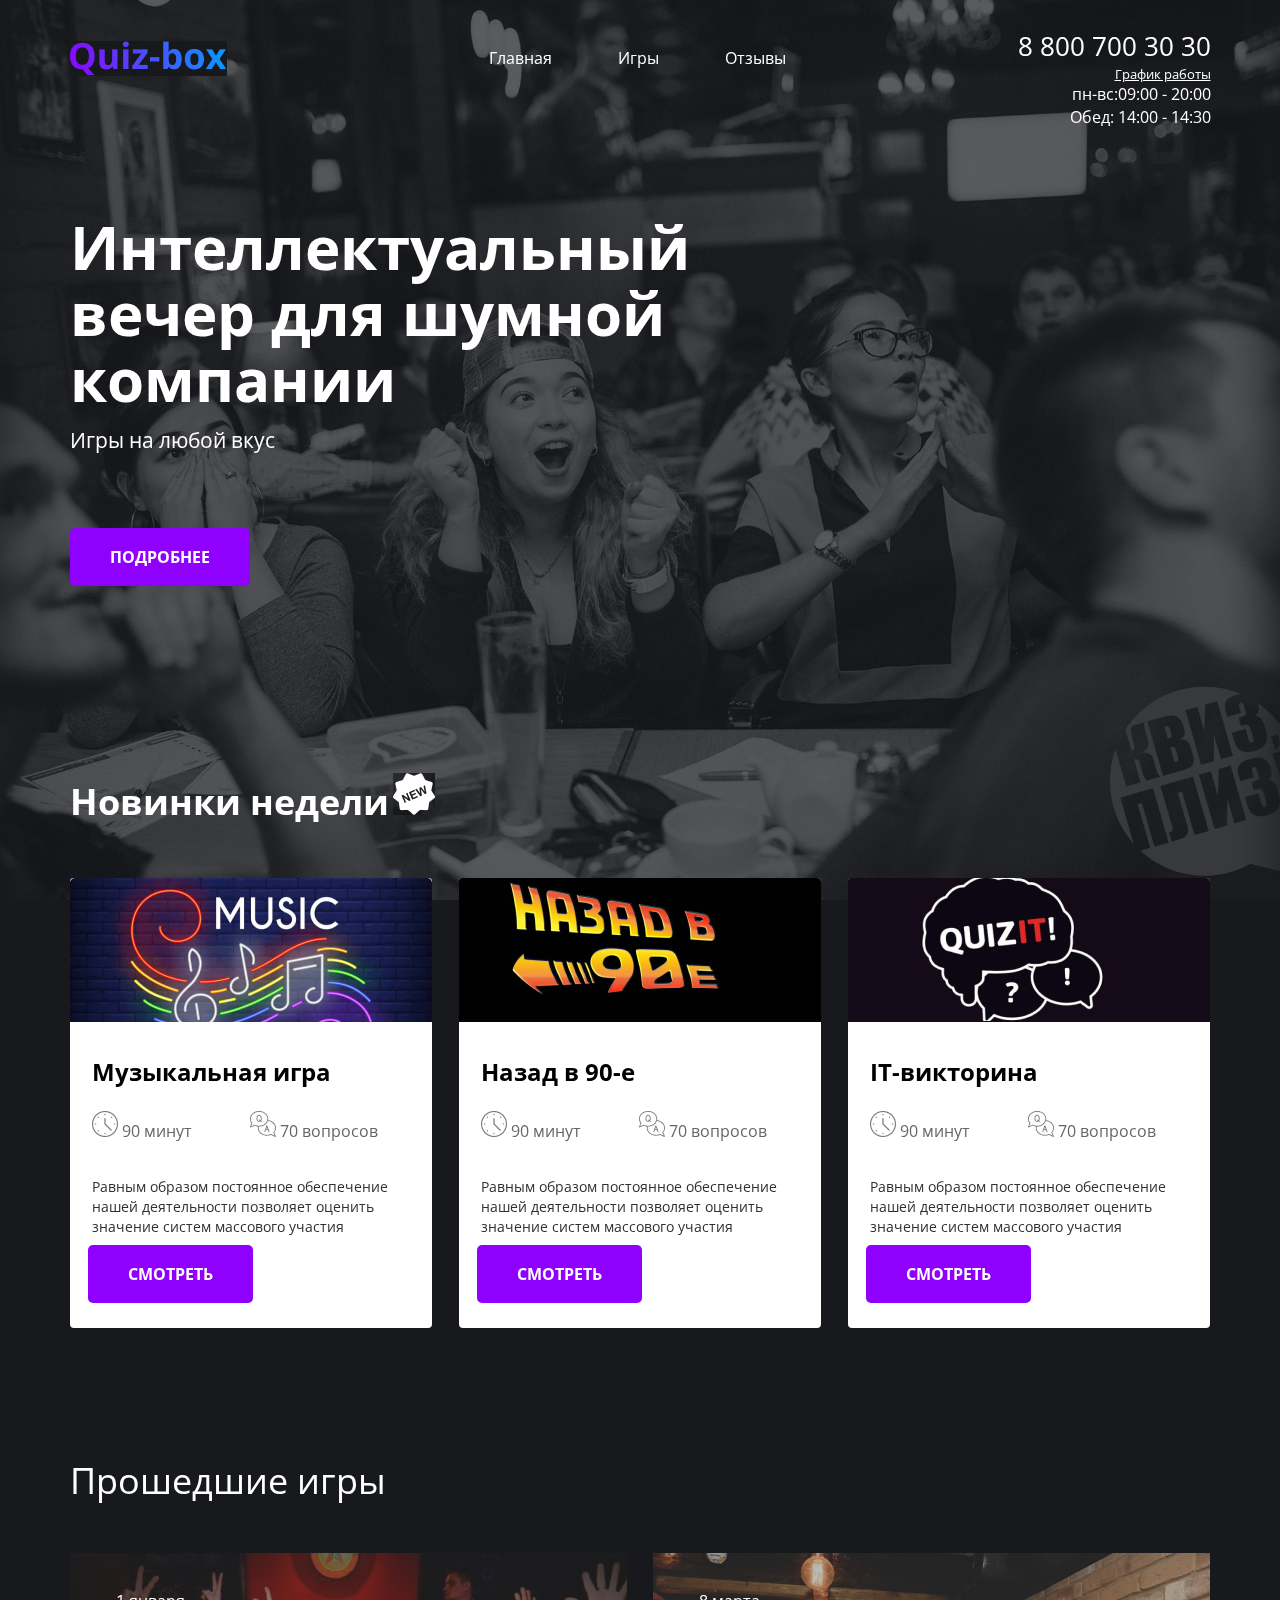
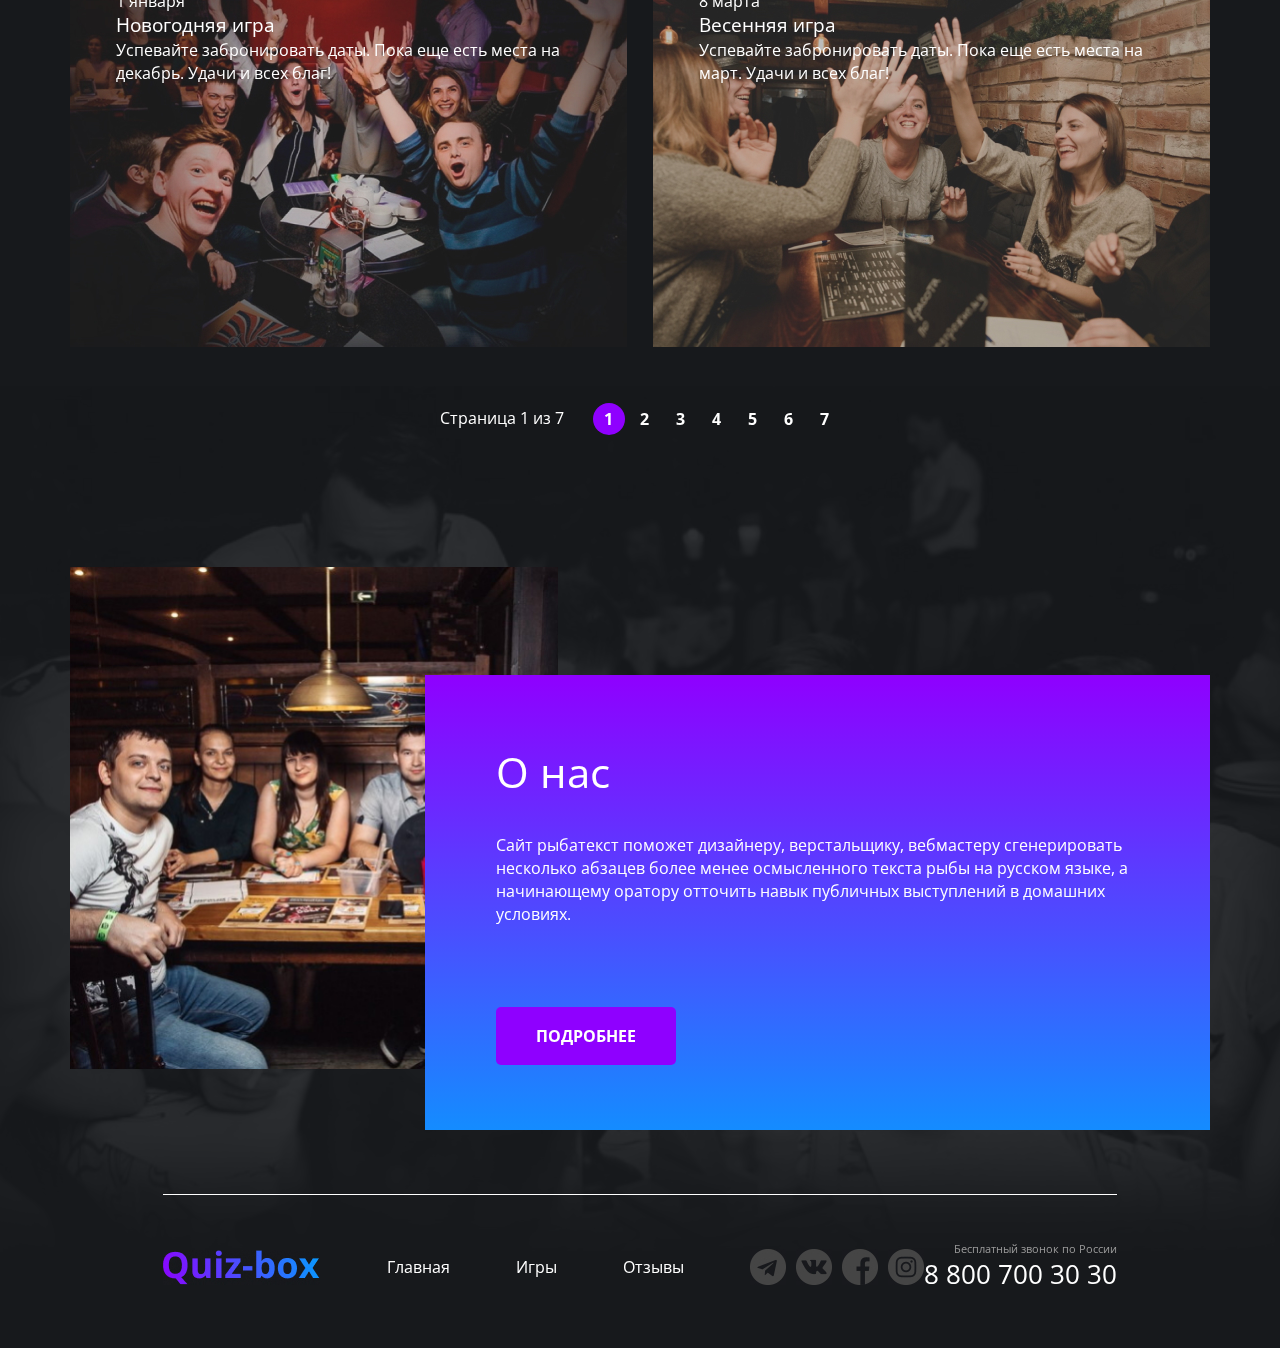
==== index.html @ f3ab072f "Add files via upload" ====
<!DOCTYPE html>
<html lang="ru">
<head>
    <meta charset="UTF-8">
    <title>Quiz-box</title>
    <link href="https://fonts.googleapis.com/css2?family=Open+Sans:wght@400;700&display=swap" 
    rel="stylesheet">
    <link rel="stylesheet" href="./style.css">
</head>

<body>
    <div class="wrapper">
        <div class="container">
            <div class="background-image-one"></div>
            <div class="background-image-two"></div>
            <header class="header">
                <div class="header__col">
                    <a href="/" class="logo"> <!--Верхний логотип Quiz-box -->
                    <img src="./img/Quiz-box.jpg" alt="" class="logo__pic">
                    </a>
                        
                    <nav class="menu">
                        <ul class="menu__list">
                            <li class="menu__item">
                            <a href="" class="menu__link">Главная</a> <!--Верх. Пункт главная-->
                            </li>

                            <li class="menu__item">
                                <a href="/games.html" class="menu__link">Игры</a> <!--Верх. Пункт игры-->
                            </li>

                            <li class="menu__item">
                                <a href="" class="menu__link">Отзывы</a> <!--Верх. Пункт отзывы-->
                            </li>
                            </ul>
                    </nav>
                </div>
                    
                <div class="header__col--allign--right">
                    <address class="contacts">
                        <a href="tel:+78007003030" class="contacts__phone">8 800 700 30 30</a> <!--Верхний номер телефона-->
                        <div class="contacts__schedule">График работы</div> <!--Верх. Текст график работы-->
                        <div class="contacts__workhours">пн-вс:09:00 - 20:00</div> <!--Верх. рабочие дни-->
                        <div class="contacts__break">Обед: 14:00 - 14:30</div> <!--Верх. обед-->
                    </address>
                </div>
            </header>
        
        
            <main>
            <section class="hero">
                <div class="hero__text-section">
                    <h1 class="hero__title"> Интеллектуальный вечер для шумной компании</h1>
                    <h4 class="hero__subtitle">Игры на любой вкус</h4>
                    <a href="#" class="btn">Подробнее</a>
                </div>
            </section>

            <section class="section">
                <div class="events__title">
                    <h3 class="events__title__caption">Новинки недели</h3>
                    <img src="./img/Vector.jpg" alt="" class="events__logo"> <!--значок new-->
                </div>

                <ul class="events">
                    <li class="events__card card">
                        <div class="card__header">
                            <img src="./img/music-quiz.jpg" alt="" class="card__background">
                        </div>
                        
                        <div class="card__info">
                            <h3 class="card__name">Музыкальная игра<h3></h3>
                            <img src="./img/time.jpg" alt="" class="card__icon">
                            <span class="card__time">90 минут</span>
                    
                            <img src="./img/qa.jpg" alt="" class="card__icon">
                            <span class="card__qa">70 вопросов</span>
                        </div>
                    
                        <div class="card__main">
                            Равным образом постоянное обеспечение нашей деятельности позволяет оценить значение систем массового участия
                        </div>
                        <div class="card__btn-wrapper">
                            <a href="#" class="btn">Смотреть</a>
                        </div>
                        </li>

                        <li class="card">
                            <div class="card__header card__header-two">
                                <img src="./img/back-90.jpg" alt="" class="card__background">
                            </div>
                        
                            <div class="card__info">
                                <h3 class="card__name">Назад в 90-е<h3></h3>
                                <img src="./img/time.jpg" alt="" class="card__icon">
                                <span class="card__time">90 минут</span>
                        
                                <img src="./img/qa.jpg" alt="" class="card__icon">
                                <span class="card__qa">70 вопросов</span>
                            </div>
                    
                            <div class="card__main">
                                Равным образом постоянное обеспечение нашей деятельности позволяет оценить значение систем массового участия
                            </div>
                    
                            <div class="card__btn-wrapper">
                                <a href="#" class="btn">Смотреть</a>
                            </div>

                        </li>

                        <li class="card">
                            <div class="card__header card__header-three">
                                <img src="./img/quiz-it.jpg" alt="" class="card__background">
                            </div>
                        
                            <div class="card__info">
                                <h3 class="card__name">IT-викторина</h3>
                                <img src="./img/time.jpg" alt="" class="card__icon">
                                <span class="card__time">90 минут</span>
                        
                                <img src="./img/qa.jpg" alt="" class="card__icon">
                                <span class="card__qa">70 вопросов</span>
                            </div>
                    
                            <div class="card__main">
                                Равным образом постоянное обеспечение нашей деятельности позволяет оценить значение систем массового участия
                            </div>

                            <div class="card__btn-wrapper">
                                <a href="#" class="btn">Смотреть</a>
                            </div>

                        </li>
            </section>

            <section class="pasters">
                <div class="past__games">
                    <h3 class="past__title">Прошедшие игры</h3>
                </div>
                    <ul class="past">
                        <li class="past__events past__events-first-card">
                            <div class="past__container">
                                <time class="past__date">1 января</time>
                                <div class="past__header">
                                    <h3 class="past__name">Новогодняя игра</h3>
                                </div>
                                <div class="past_info"> Успевайте забронировать даты. Пока еще есть места на декабрь. Удачи и всех благ!</div>
                            </div>
                        </li>

                        <li class="past__events past__events-last-card">
                            <div class="past__container">
                                <time class="past__date">8 марта</time>
                                <div class="past__header">
                                    <h3 class="past__name">Весенняя игра</h3>
                                </div>
                                <div class="past_info"> Успевайте забронировать даты. Пока еще есть места на март. Удачи и всех благ!</div>
                            </div>
                        </li>
                    </ul>
                            
                        <div class="paginator">
                            <span class="paginator__text">Страница 1 из 7</span>
                            <ul class="paginator__list">
                                <li class="paginator__item paginator__item--active"><a href="#" class="paginator__link">1</a></li>
                                <li class="paginator__item"><a href="#" class="paginator__link">2</a></li>
                                <li class="paginator__item"><a href="#" class="paginator__link">3</a></li>
                                <li class="paginator__item"><a href="#" class="paginator__link">4</a></li>
                                <li class="paginator__item"><a href="#" class="paginator__link">5</a></li>
                                <li class="paginator__item"><a href="#" class="paginator__link">6</a></li>
                                <li class="paginator__item"><a href="#" class="paginator__link">7</a></li>            
                            </ul>
                        </div>
            </section>

            <section class="about">
                <div class="about__structure">

                    <div class="about__header">
                        <h3 class="about__title">О нас</h3>
                    </div>
                        
                    <div class="about__detail">
                        Сайт рыбатекст поможет дизайнеру, верстальщику, вебмастеру сгенерировать несколько абзацев более менее осмысленного текста рыбы на русском языке, 
                        а начинающему оратору отточить навык публичных выступлений в домашних условиях.
                    </div>
                    <a href="#" class="btn">Подробнее</a>
                </div>
            </section>
        
            </main>

            <footer class="bottom">
                <div class="footer bottom__content">
                    <a href="" class="logo"> 
                        <img src="./img/Quiz-box.jpg" alt="" class="logo__pic"> 
                    </a>
                    <nav class="menu">
                        <ul class="menu__list--bottom">

                            <li class="menu__item">
                                <a href="" class="menu__link">Главная</a> 
                            </li>

                            <li class="menu__item">
                                <a href="" class="menu__link">Игры</a>
                            </li>

                            <li class="menu__item">
                                <a href="" class="menu__link">Отзывы</a>
                            </li>
                        </ul>
                    </nav>

                    <ul class="feedback">
                        <li class="feedback__item feedback__item--icon--telegram">
                            <a href="#" class="feedback__link"><img src="./img/telegram.jpg" class="feedback__logo"></a> 
                        </li>
                    
                        <li class="feedback__item feedback__item--icon--vk">
                            <a href="#" class="feedback__link"><img src="./img/vk.jpg" class="feedback__logo"></a> 
                        </li>
                    
                        <li class="feedback__item feedback__item--icon--facebook">
                            <a href="#" class="feedback__link"><img src="./img/fb.jpg" class="feedback__logo"></a> 
                        </li>
                    
                        <li class="feedback__item feedback__item--icon--instagram">
                            <a href="#" class="feedback__link"><img src="./img/inst.jpg" class="feedback__logo"></a> 
                        </li>
                    </ul>

                    <address class="contacts__bottom">
                        <h3 class="contacts__info">Бесплатный звонок по России</h3>
                        <a href="tel:+78007003030" class="contacts__phone">8 800 700 30 30</a>
                    </address>
                </div>
            </footer>
        </div>
    </body>
</div>
---- style.css ----
body {
    font-family: "Open Sans";
    color:#FFFFFF;
    font-size: 16px;
    line-height: 1.42;
    background: #17191C;
    -webkit-font-smoothing: antialiased;
    -moz-osx-font-smoothing: grayscale;
}

.background-image-one {
    position: absolute;
    z-index: -1;
    background-size: 100%;
    width: 100%;
    min-height: 999px;
    left: 0px;
    top: 0px;
    
    background: url(./img/back-1.jpg) no-repeat center center fixed;
    background-size: cover;
    mix-blend-mode: luminosity;
    opacity: 30%;
    box-shadow: inset 0px -46px 50px #17191C;

}

.background-image-two {
    position: absolute;
    z-index: -1;
    width: 100%;
    background-size: 100%;
    min-height: 900px;
    left: 0px;
    top: 1986px;

    background: url("./img/back-2.jpg") center bottom no-repeat;
    background-size: cover;
    mix-blend-mode: luminosity;  
    opacity: 10%;
    box-shadow: inset 0px -110px 80px #17191C;
}

a {
    color: inherit;
}

ul{
    padding: 0;
    margin: 0;
}

ul li{
    list-style: none;
}

h1, h2, h3, h4, h5, h6 {
    margin: 0;
    font-weight: normal;
}

* {
    box-sizing: border-box;
}


.container {
    width: 1141px;
    margin: 0 auto;
}

.header {
    min-height: 52px;
    margin-bottom: 105px;
    display: flex;
    justify-content: space-between;
    align-items: center;
}

.header__col {
    display: flex;
    align-items: center;
}

.header__col--allign--right {
    justify-content: flex-end;
}

.logo {
    display: flex;
    margin-right: 207px;
}

.menu {
    display: flex;
    top: 2px;
}

.menu:last-child {
    margin-right:0;
}

.menu__list{
    display: flex;
    margin-left: 55px;
}

.menu__item{
    margin-right: 66px;
}

.menu__link{
    font-size: 16px;
    text-decoration: none;
}

.contacts {
    position: relative;
    top: 20px;
    right: 0;
    font-style: normal;
    text-align: right;
}

.contacts__phone{
    text-decoration: none;
    font-size: 26px;
    margin-bottom: 4px;
}

.contacts__schedule {
    font-size: 13px;
    text-decoration: underline;
}

.contacts__info {
    font-size: 11px;
    color: #9A9A9A;
}


.hero__title {
    font-size: 60px;
    font-weight: bold;
    line-height: 1.1;
    margin-bottom: 14px;
}

.hero__subtitle {
    font-size: 21px;
    margin-bottom: 90px;
}

.btn {
    background: #8F00FF;
    border-radius: 5px;
    padding: 18px 40px;
    color:#FFFFFF;
    font-weight: bold;
    text-transform: uppercase;
    text-decoration: none;
}

.hero{
    width: 55%;
    margin-bottom: 205px;
}

.events__title__caption, events__logo {
    display: inline-block

}

.events__title__caption {
    font-size: 36px;
    font-weight: bold;
    margin-bottom: 51px;
}

.events {
    display: flex;
    justify-content: space-between;
}

.card {
    width: calc(100% / 3 - 18px);
    background: #fff;
    border-radius: 4px;
    overflow: hidden;
    min-height: 450px;
    margin-bottom: 127px;
}

.card__header {
    height: 144px;
    min-width: 362px;
    background: #010101;
}

.card__header-two {
    background: #010101;
}

.card__header-three{
    background: #150A18;
}

.card__name {
    font-size: 24px;
    font-weight: bold;
    color: #000000;
    margin-bottom: 21px;
}

.card__info {
    font-size: 16px;
    color: #666666;
    padding: 33px 22px;
}

.card__time {
    margin-right: 54px;
}

.card__main{
    font-size: 14px;
    color: #303030;
    padding: 2px 22px;
    margin-bottom: 24px;
}

.card__btn-wrapper{
    margin: 5%
    
}


.past__title {
    font-size: 36px;
    font-style: bold;
    margin-bottom: 46px;
}

.past{
    display: flex;
    justify-content: space-between;
}

.past__events {
    min-height: 400px;
    width: calc(100% / 2 - 13px);
    overflow: hidden;
    margin-bottom: 50px;
}

.past__events-first-card {
    background: url("./img/ng-quiz.jpg") no-repeat;
}

.past__events-last-card {
    background: url("./img/spring-game.jpg") no-repeat;
}

.past__container{
    left: 0;
    right: 0;
    bottom: 0;
    padding: 37px 46px;
    min-height: 130px;
    
}

.paginator {
    text-align: center;
}
 .paginator__text,.paginator__list {
     display: inline-block;
     vertical-align: middle;
     margin-bottom: 132px;
 }

.paginator__text {
    margin-right: 25px;
}

 .paginator__item {
     display: inline-block;
     vertical-align: middle;
     border-radius: 50%;
 }

 .paginator__item--active {
     background: #8F00FF;;
 }

 .paginator__link{
     display: block;
     width: 32px;
     height: 32px;
     border-radius: 50%;
     text-decoration: none;
     font-weight: bold;
     line-height: 32px;
 }

 .about:before {
     content: "";
     display: inline-block;
     vertical-align: top;
     width: 488px;
     height: 502px;
     background:  url("./img/about.jpg") center center / cover no-repeat;
 }

 .about__structure {
    display: inline-block;
    vertical-align: top;
     background: linear-gradient(#8F00FF,#148CFF);
     padding: 67px 71px;
     width: 785px;
     min-height: 455px;
     margin-left: -137px;
     margin-top: 108px;
     margin-bottom: 64px;
 }

 .about__header {
     font-size: 36px;
     font-style: bold;
     margin-bottom: 33px;
 }

 .about__detail {
    font-size: 16px;
    margin-bottom: 100px;
 }

.bottom__content {
    border-top: 1px solid #FFFFFF;
    min-height: 146px;
}

 .footer {
    position: relative;
    display: flex;
    justify-content: space-between;
    align-items: center;
}

.menu__list--bottom{
    display: flex;
    margin-left: -140px;
}

.feedback{
    display: flex;
    justify-content: center;
    top: 49x;
    bottom: 61px;
    left: 702px;
}

.feedback__item {
    margin-right: 10px;
}


.feedback__item:last-child {
    margin-right: 0;
}

 .feedback__link{
     display: flex;
     text-decoration: none;
     width: 36px;
     height: 36px;
     background: center center no-repeat;
 }

.contacts__bottom{
    top: 42px;
    bottom: 84px;
    right: 0;
    font-style: normal;
    text-align: right;
}


/* games page */

.top {
    width: 1142px;
    margin: 0 auto;
    min-height: 417px;
    display: flex;
    justify-content: space-between;
    align-items: center;
    padding-bottom: 24px;
}

.top__container {
    display: flex;
    flex: 1;
    flex-direction: column;
    justify-content: space-between;
}

.top__title {
    font-size: 72px;
    line-height: 1;
    font-style: bold;
    margin-bottom: 117px;
}

.breadcrumbs__list {
    display: flex;
    align-items: center;
    
}

.breadcrumbs__item--active {
    color: rgba(154, 154, 154, 1);
    font-weight: bold;
}

.breadcrumbs__item::after {
    content: "/ ";
    color: #999;
}

.breadcrumbs__item:last-child::after {
    display: none;
}

.breadcrumbs__link {
    color: #999;
    font-size: 14px;
}

.background-games-image {
    position: absolute;
    z-index: -1;
    width: 100%;
    min-height: 470px;
    left: 0;
    top: 0;
    background: url("./img/back-1.jpg") no-repeat center center fixed;
    background-position: center 90%;
    mix-blend-mode: luminosity;
    opacity: 30%;
    box-shadow: inset 0px -46px 50px #17191C;
}

.page-content {
    min-height: 995px;
    width: 100%;
    padding: 86px 0;
    background: #F2F2F2;
    color: rgba(48, 48, 48, 1);
}

.page-container{
    width: 1150px;
    min-height: 833px;
}

.game {
    display: flex;
}

.game__img {
    margin-bottom: 11px;
}

.game__img-elem{
    width: 460px;
    min-height: 333px;
    margin-bottom: 40px;
    margin-right: 57px;
}

.game__content {
    flex: 1;
}


.game__title{
    color: rgba(0, 0, 0, 1);
    font-size: 36px;
    font-weight: bold;
    margin-bottom: 38px;
}

.game__desc {
    font-size: 16px;
    line-height: 27px;
    margin-bottom: 56px;
}



.inner-section {
    background: #fff;
    color: #1A1B1E;
    padding: 82px 0;
}

.inner-section--color--bg {
    background: #F4F5F5;
}

.inner-section__title {
    font-size: 48px;
    font-weight: bold;
    margin-bottom: 64px;
}

.partners {
    display: flex;
    flex-wrap: wrap;
}

.partners__item {
    margin-left: 61px;
}

.partners__item:nth-child(4n+1) {
    margin-left: 0;
}

.partners__link {
    text-decoration: none;
    display: flex;
    width: 280px;
    height: 100px;
    align-items: center;
    justify-content: center;
    filter: grayscale(100%);
}

.partners__link:hover {
    filter: grayscale(0);
}

.bottom {
    position: relative;
    display: flex;
    justify-content: center;
    align-items: center;
}

.games-bottom__content {
    min-height: 132px;
}
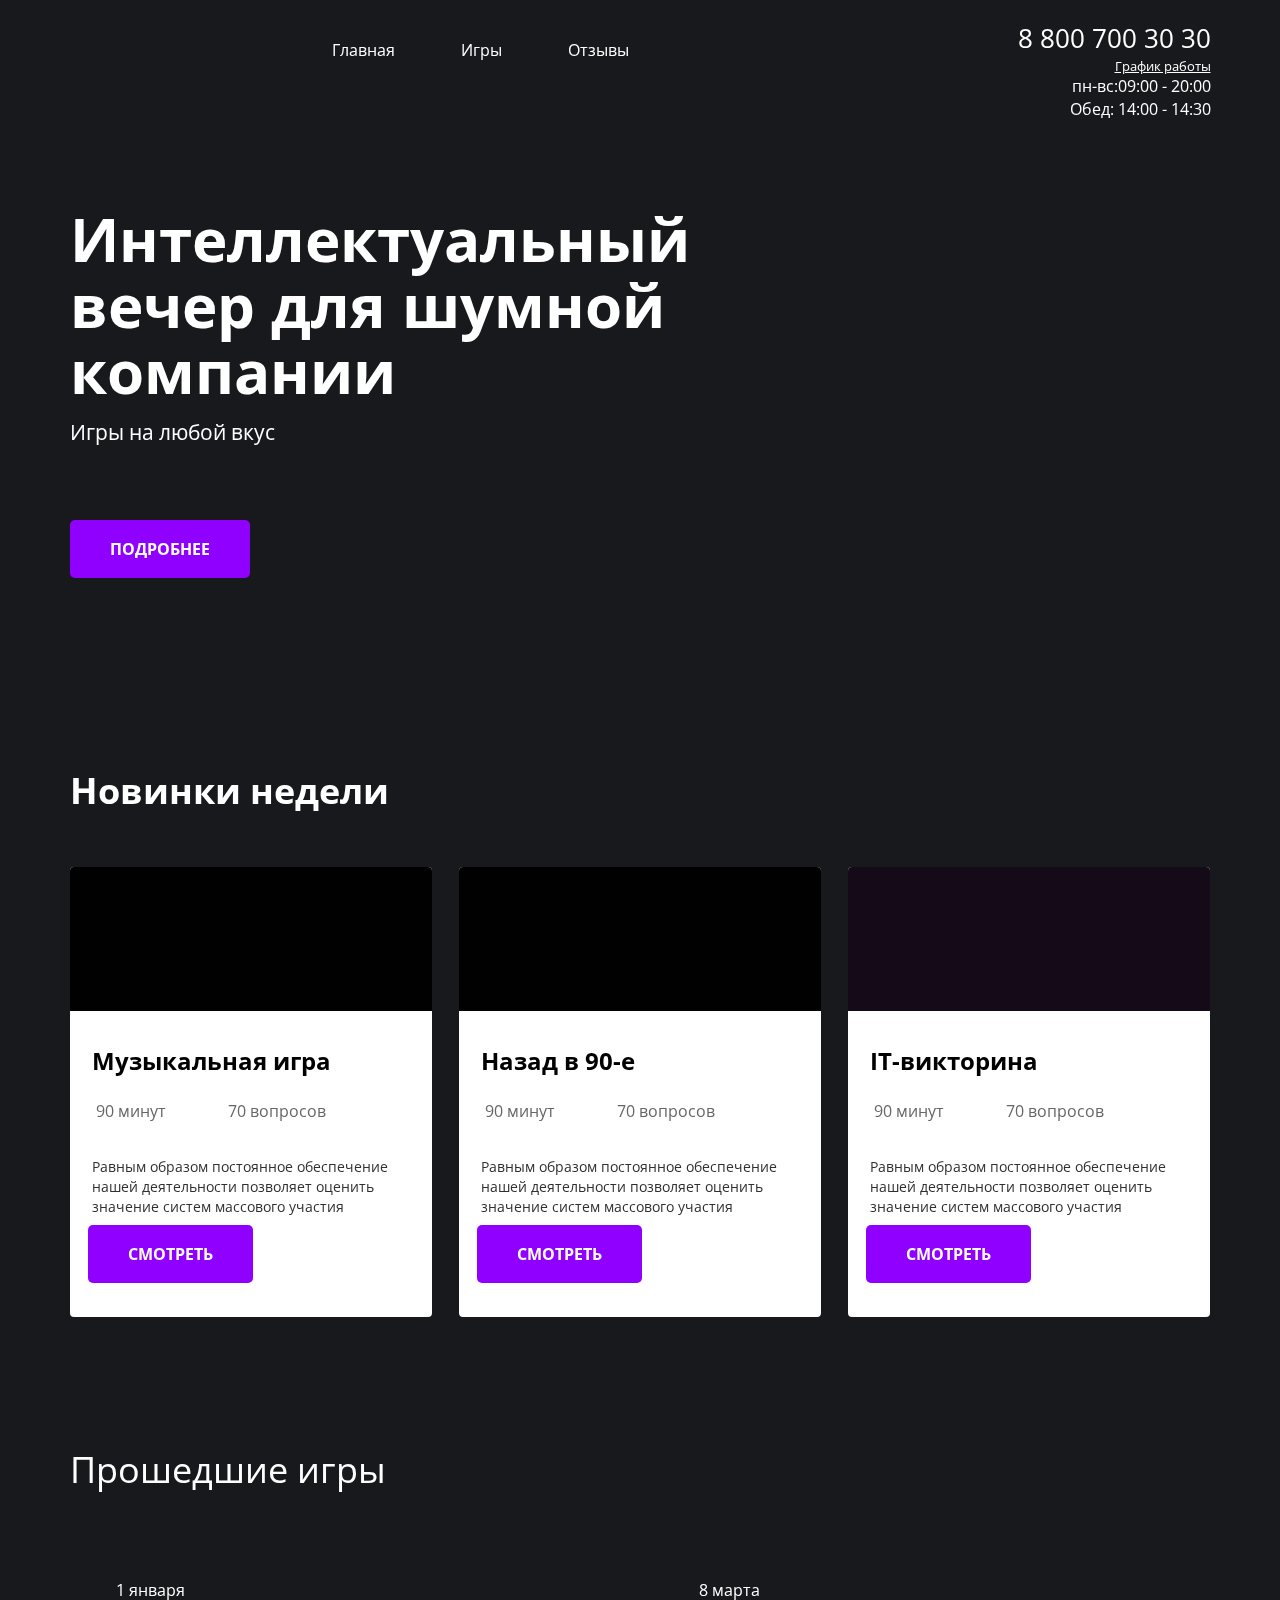
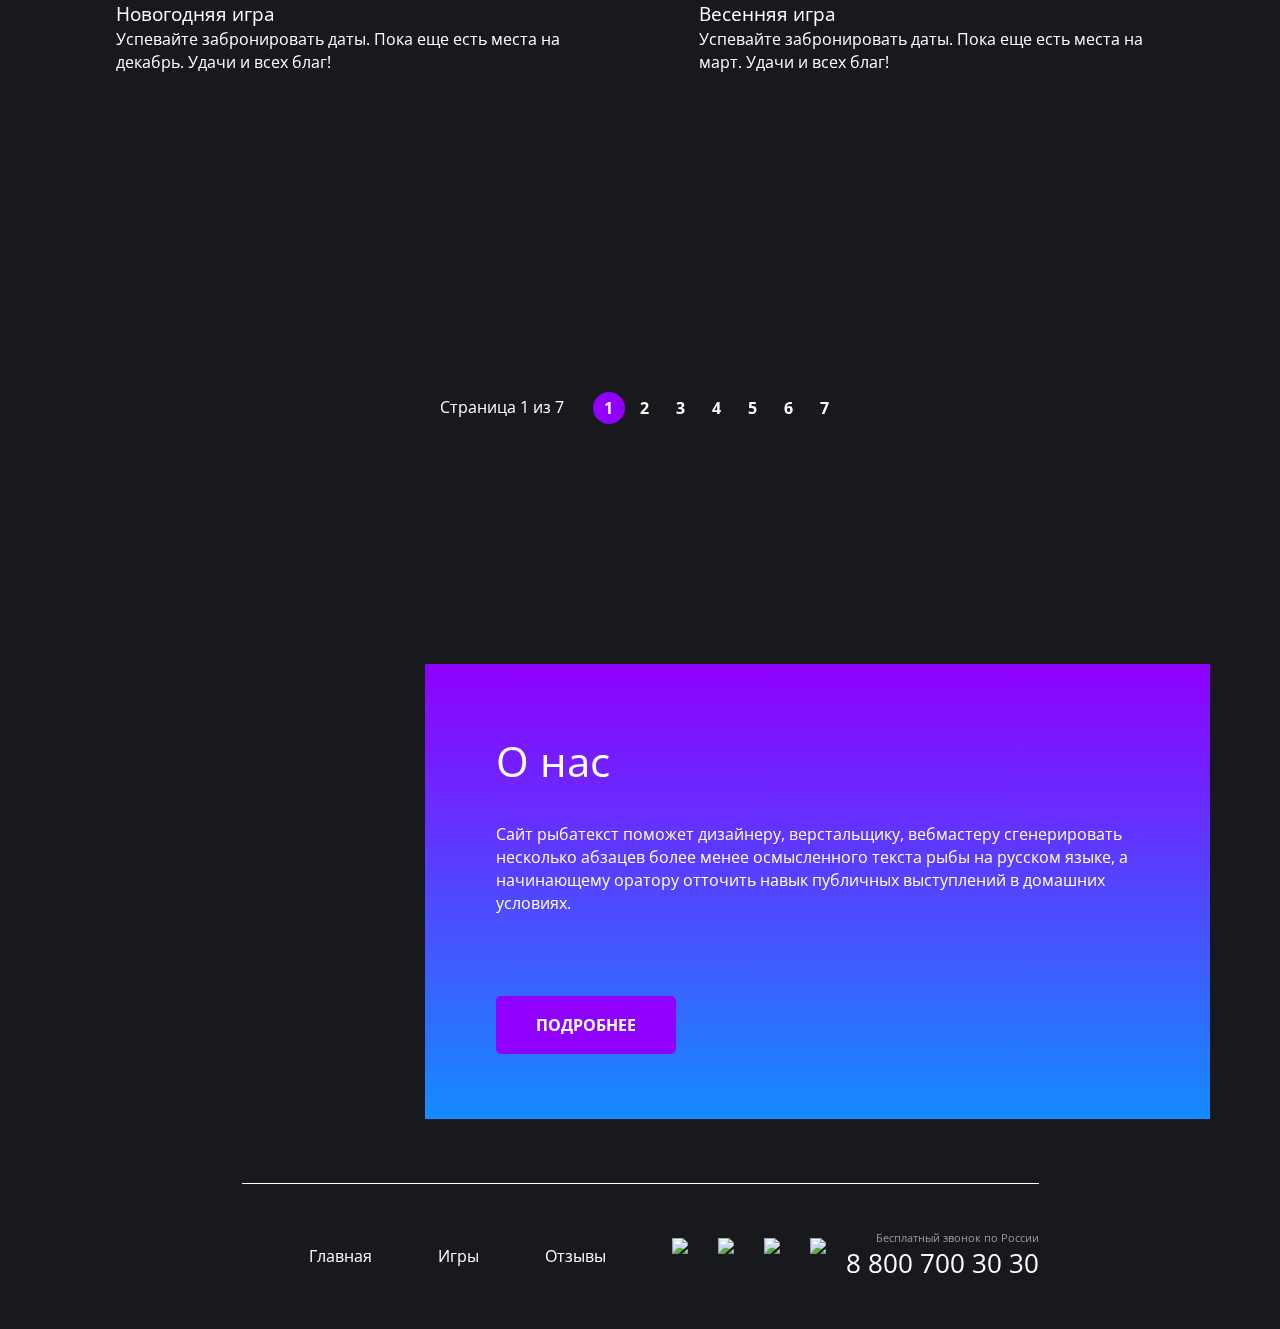
==== commit ff9bcb5b: "Add files via upload" ====
--- a/index.html
+++ b/index.html
@@ -5,6 +5,7 @@
     <title>Quiz-box</title>
     <link href="https://fonts.googleapis.com/css2?family=Open+Sans:wght@400;700&display=swap" 
     rel="stylesheet">
+    <link rel="stylesheet" href="./normalize.css">
     <link rel="stylesheet" href="./style.css">
 </head>
 
@@ -15,22 +16,22 @@
             <div class="background-image-two"></div>
             <header class="header">
                 <div class="header__col">
-                    <a href="/" class="logo"> <!--Верхний логотип Quiz-box -->
+                    <a href="./welcome.html" class="logo"> <!--Верхний логотип Quiz-box -->
                     <img src="./img/Quiz-box.jpg" alt="" class="logo__pic">
                     </a>
                         
                     <nav class="menu">
                         <ul class="menu__list">
                             <li class="menu__item">
-                            <a href="" class="menu__link">Главная</a> <!--Верх. Пункт главная-->
-                            </li>
-
-                            <li class="menu__item">
-                                <a href="/games.html" class="menu__link">Игры</a> <!--Верх. Пункт игры-->
-                            </li>
-
-                            <li class="menu__item">
-                                <a href="" class="menu__link">Отзывы</a> <!--Верх. Пункт отзывы-->
+                            <a href="./index.html" class="menu__link">Главная</a> <!--Верх. Пункт главная-->
+                            </li>
+
+                            <li class="menu__item">
+                                <a href="./games.html" class="menu__link">Игры</a> <!--Верх. Пункт игры-->
+                            </li>
+
+                            <li class="menu__item">
+                                <a href="./rev.html" class="menu__link">Отзывы</a> <!--Верх. Пункт отзывы-->
                             </li>
                             </ul>
                     </nav>
@@ -193,22 +194,22 @@
 
             <footer class="bottom">
                 <div class="footer bottom__content">
-                    <a href="" class="logo"> 
+                    <a href="./welcome.html" class="logo"> 
                         <img src="./img/Quiz-box.jpg" alt="" class="logo__pic"> 
                     </a>
                     <nav class="menu">
                         <ul class="menu__list--bottom">
 
                             <li class="menu__item">
-                                <a href="" class="menu__link">Главная</a> 
-                            </li>
-
-                            <li class="menu__item">
-                                <a href="" class="menu__link">Игры</a>
-                            </li>
-
-                            <li class="menu__item">
-                                <a href="" class="menu__link">Отзывы</a>
+                                <a href="./index.html" class="menu__link">Главная</a> 
+                            </li>
+
+                            <li class="menu__item">
+                                <a href="./games.html" class="menu__link">Игры</a>
+                            </li>
+
+                            <li class="menu__item">
+                                <a href="./rev.html" class="menu__link">Отзывы</a>
                             </li>
                         </ul>
                     </nav>
--- a/style.css
+++ b/style.css
@@ -63,6 +63,11 @@
     box-sizing: border-box;
 }
 
+button {
+    background: transparent;
+    border: none;
+    cursor: pointer;
+}
 
 .container {
     width: 1141px;
@@ -159,6 +164,22 @@
     font-weight: bold;
     text-transform: uppercase;
     text-decoration: none;
+}
+
+.btn--color-black {
+    background: #2B2B2B
+}
+
+.btn--color-black:hover {
+    background: #8E8E8E;
+}
+
+.btn--color-b {
+    background: #8F00FF;
+}
+
+.btn--color-b:hover {
+    background: #741BBA;
 }
 
 .hero{
@@ -551,4 +572,240 @@
 
 .games-bottom__content {
     min-height: 132px;
-}+}
+
+.page-content-reviews {
+    color: #F4F5F5;
+}
+
+.review {
+    display: flex;
+    flex-direction: column;
+    padding-left: 29px;
+    background-color: #f8e7e7;
+    width: 550px;
+}
+
+.reviews__item {
+    margin-bottom: 17px;
+}
+
+.review__header {
+    display: flex;
+    align-items: center;
+    margin-bottom: 30px;
+}
+
+.avatar {
+    width: 142px;
+    height: 142px;
+    overflow: hidden;
+    border-radius: 60%;
+    display: table-cell; 
+    vertical-align: middle; 
+    margin:0 auto;
+}
+
+.review__user {
+    display: flex;
+    align-items: center;
+    font-size: 24px;
+    font-weight: bold;
+    color: #2E77A4;
+    margin-bottom: 11px;
+    margin-right: 7px;
+}
+
+.review__user:after {
+    content: url("./img/image-vk.png");
+    height: 29px;
+}
+
+.review__tags {
+    display: flex;
+    align-items: flex-start;
+}
+
+.tag {
+    font-size: 13px;
+    color: #303030;
+    padding: 8px 16px;
+    border-radius: 50px;
+    background:#B9EAE4;
+}
+
+.review__title {
+    font-size: 30px;
+    color: #1A1B1E;
+    font-weight: bold;
+}
+
+.review__content-text {
+    font-size: 16px;
+    color: #818181;
+    margin-bottom: 47px;
+}
+
+.review__date {
+    font-size: 14px;
+    color: #1A1B1E;
+    font-weight: bold;
+}
+
+.separator {
+    background: #17191C url("./img/gfy.png") right 20% bottom no-repeat;
+    display: flex;
+    flex-direction: column;
+    justify-content: center;
+    height: 360px;
+}
+
+
+
+.separator__content {
+    max-width: 25%;
+}
+
+.separator__title {
+    font-size: 48px;
+    font-weight: bold;
+    line-height: 1.1;
+    margin-bottom: 178px;
+}
+
+.form__row {
+    display: flex;
+    margin-bottom: 26px;
+}
+
+.form__input {
+    flex:1;
+    margin-right: 28px;
+    border-radius: 5px;
+    border: none;
+    background: #FFFFFF;
+    padding: 30px 19px;
+    font-size: 18px;
+    color: #1A1B1E;
+}
+
+.form__input::placeholder {
+    color: #666;
+}
+
+.form__input:last-child {
+    margin-right: 0px;
+}
+
+.form__input--textarea {
+    height: 232px;
+}
+
+.controls__elem {
+    cursor: pointer;
+}
+
+.controls__checkbox:checked ~ .controls__tag {
+    background: rgb(136, 156, 18);
+}
+
+.controls__checkbox {
+    display:none;
+}
+
+.form__controls {
+    display: flex;
+    margin-bottom: 35px;
+}
+
+.form__controls-title {
+    width: 40%;
+}
+
+.controls {
+    flex: 1;
+    display: flex;
+    flex-wrap: wrap;
+}
+
+.controls__item {
+    margin-right: 8px;
+    margin-bottom: 9px;
+}
+
+.form__btn {
+    margin-right: 17px;
+}
+
+.form__btn:last-child {
+    margin-right: 0;
+}
+
+.form__btns {
+    display: flex;
+    justify-content: flex-end;
+}
+
+.welcome {
+    display: flex;
+    position: fixed;
+    top: 0;
+    left: 0;
+    width: 100%;
+    height: 100%;
+    align-items: center;
+    justify-content: center;
+}
+
+.central {
+    display: flex;
+    flex-direction: column;
+    align-items: center;
+}
+
+.welcome__logo {
+    margin-bottom: 30px;
+}
+
+.welcome--central {
+    opacity: 0;
+    animation: anim 1s;
+    animation-fill-mode: forwards;
+}
+
+@keyframes anim {
+    from {
+        transform: scale(0.1) rotate(30deg);
+   }
+   
+   50% {
+    transform: rotate(-10deg);
+   }
+
+   70% {
+       transform: rotate(3deg);
+   }
+
+    to {
+      opacity: 1;
+      transform: scale(1);
+  }
+  
+}
+
+
+.bg__image {
+    background: url("./img/back-1.jpg") no-repeat center center fixed;
+    position: absolute;
+    z-index: -1;
+    width: 100%;
+    min-height: 100%;
+    left: 0;
+    top: 0;
+    background-position: center 10%;
+    mix-blend-mode: luminosity;
+    opacity: 16%;
+    box-shadow: linear-gradient(180deg, #17191C 0%, rgba(23, 25, 28, 0) 100%);
+    offset: 0 px, -46px #17191C;
+
+}
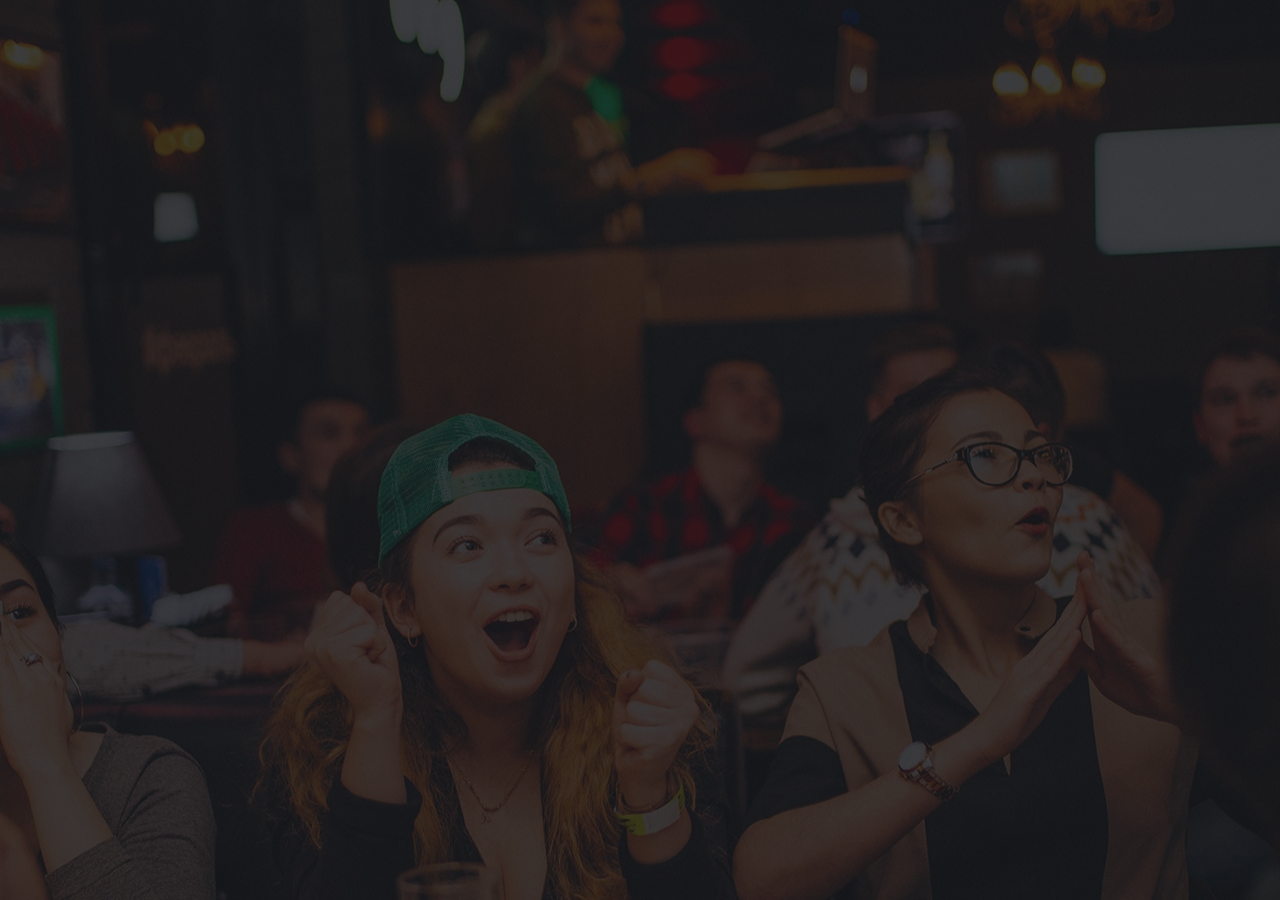
==== commit 76cf44a6: "Add files via upload" ====
--- a/index.html
+++ b/index.html
@@ -1,243 +1,23 @@
 <!DOCTYPE html>
-<html lang="ru">
+<html lang="en">
 <head>
     <meta charset="UTF-8">
-    <title>Quiz-box</title>
+    <title>Quiz-box | Welcome</title>
+    <link rel="stylesheet" href="./normalize.css">
     <link href="https://fonts.googleapis.com/css2?family=Open+Sans:wght@400;700&display=swap" 
     rel="stylesheet">
-    <link rel="stylesheet" href="./normalize.css">
     <link rel="stylesheet" href="./style.css">
 </head>
-
 <body>
-    <div class="wrapper">
-        <div class="container">
-            <div class="background-image-one"></div>
-            <div class="background-image-two"></div>
-            <header class="header">
-                <div class="header__col">
-                    <a href="./welcome.html" class="logo"> <!--Верхний логотип Quiz-box -->
-                    <img src="./img/Quiz-box.jpg" alt="" class="logo__pic">
-                    </a>
-                        
-                    <nav class="menu">
-                        <ul class="menu__list">
-                            <li class="menu__item">
-                            <a href="./index.html" class="menu__link">Главная</a> <!--Верх. Пункт главная-->
-                            </li>
-
-                            <li class="menu__item">
-                                <a href="./games.html" class="menu__link">Игры</a> <!--Верх. Пункт игры-->
-                            </li>
-
-                            <li class="menu__item">
-                                <a href="./rev.html" class="menu__link">Отзывы</a> <!--Верх. Пункт отзывы-->
-                            </li>
-                            </ul>
-                    </nav>
-                </div>
-                    
-                <div class="header__col--allign--right">
-                    <address class="contacts">
-                        <a href="tel:+78007003030" class="contacts__phone">8 800 700 30 30</a> <!--Верхний номер телефона-->
-                        <div class="contacts__schedule">График работы</div> <!--Верх. Текст график работы-->
-                        <div class="contacts__workhours">пн-вс:09:00 - 20:00</div> <!--Верх. рабочие дни-->
-                        <div class="contacts__break">Обед: 14:00 - 14:30</div> <!--Верх. обед-->
-                    </address>
-                </div>
-            </header>
-        
-        
-            <main>
-            <section class="hero">
-                <div class="hero__text-section">
-                    <h1 class="hero__title"> Интеллектуальный вечер для шумной компании</h1>
-                    <h4 class="hero__subtitle">Игры на любой вкус</h4>
-                    <a href="#" class="btn">Подробнее</a>
-                </div>
-            </section>
-
-            <section class="section">
-                <div class="events__title">
-                    <h3 class="events__title__caption">Новинки недели</h3>
-                    <img src="./img/Vector.jpg" alt="" class="events__logo"> <!--значок new-->
-                </div>
-
-                <ul class="events">
-                    <li class="events__card card">
-                        <div class="card__header">
-                            <img src="./img/music-quiz.jpg" alt="" class="card__background">
-                        </div>
-                        
-                        <div class="card__info">
-                            <h3 class="card__name">Музыкальная игра<h3></h3>
-                            <img src="./img/time.jpg" alt="" class="card__icon">
-                            <span class="card__time">90 минут</span>
-                    
-                            <img src="./img/qa.jpg" alt="" class="card__icon">
-                            <span class="card__qa">70 вопросов</span>
-                        </div>
-                    
-                        <div class="card__main">
-                            Равным образом постоянное обеспечение нашей деятельности позволяет оценить значение систем массового участия
-                        </div>
-                        <div class="card__btn-wrapper">
-                            <a href="#" class="btn">Смотреть</a>
-                        </div>
-                        </li>
-
-                        <li class="card">
-                            <div class="card__header card__header-two">
-                                <img src="./img/back-90.jpg" alt="" class="card__background">
-                            </div>
-                        
-                            <div class="card__info">
-                                <h3 class="card__name">Назад в 90-е<h3></h3>
-                                <img src="./img/time.jpg" alt="" class="card__icon">
-                                <span class="card__time">90 минут</span>
-                        
-                                <img src="./img/qa.jpg" alt="" class="card__icon">
-                                <span class="card__qa">70 вопросов</span>
-                            </div>
-                    
-                            <div class="card__main">
-                                Равным образом постоянное обеспечение нашей деятельности позволяет оценить значение систем массового участия
-                            </div>
-                    
-                            <div class="card__btn-wrapper">
-                                <a href="#" class="btn">Смотреть</a>
-                            </div>
-
-                        </li>
-
-                        <li class="card">
-                            <div class="card__header card__header-three">
-                                <img src="./img/quiz-it.jpg" alt="" class="card__background">
-                            </div>
-                        
-                            <div class="card__info">
-                                <h3 class="card__name">IT-викторина</h3>
-                                <img src="./img/time.jpg" alt="" class="card__icon">
-                                <span class="card__time">90 минут</span>
-                        
-                                <img src="./img/qa.jpg" alt="" class="card__icon">
-                                <span class="card__qa">70 вопросов</span>
-                            </div>
-                    
-                            <div class="card__main">
-                                Равным образом постоянное обеспечение нашей деятельности позволяет оценить значение систем массового участия
-                            </div>
-
-                            <div class="card__btn-wrapper">
-                                <a href="#" class="btn">Смотреть</a>
-                            </div>
-
-                        </li>
-            </section>
-
-            <section class="pasters">
-                <div class="past__games">
-                    <h3 class="past__title">Прошедшие игры</h3>
-                </div>
-                    <ul class="past">
-                        <li class="past__events past__events-first-card">
-                            <div class="past__container">
-                                <time class="past__date">1 января</time>
-                                <div class="past__header">
-                                    <h3 class="past__name">Новогодняя игра</h3>
-                                </div>
-                                <div class="past_info"> Успевайте забронировать даты. Пока еще есть места на декабрь. Удачи и всех благ!</div>
-                            </div>
-                        </li>
-
-                        <li class="past__events past__events-last-card">
-                            <div class="past__container">
-                                <time class="past__date">8 марта</time>
-                                <div class="past__header">
-                                    <h3 class="past__name">Весенняя игра</h3>
-                                </div>
-                                <div class="past_info"> Успевайте забронировать даты. Пока еще есть места на март. Удачи и всех благ!</div>
-                            </div>
-                        </li>
-                    </ul>
-                            
-                        <div class="paginator">
-                            <span class="paginator__text">Страница 1 из 7</span>
-                            <ul class="paginator__list">
-                                <li class="paginator__item paginator__item--active"><a href="#" class="paginator__link">1</a></li>
-                                <li class="paginator__item"><a href="#" class="paginator__link">2</a></li>
-                                <li class="paginator__item"><a href="#" class="paginator__link">3</a></li>
-                                <li class="paginator__item"><a href="#" class="paginator__link">4</a></li>
-                                <li class="paginator__item"><a href="#" class="paginator__link">5</a></li>
-                                <li class="paginator__item"><a href="#" class="paginator__link">6</a></li>
-                                <li class="paginator__item"><a href="#" class="paginator__link">7</a></li>            
-                            </ul>
-                        </div>
-            </section>
-
-            <section class="about">
-                <div class="about__structure">
-
-                    <div class="about__header">
-                        <h3 class="about__title">О нас</h3>
-                    </div>
-                        
-                    <div class="about__detail">
-                        Сайт рыбатекст поможет дизайнеру, верстальщику, вебмастеру сгенерировать несколько абзацев более менее осмысленного текста рыбы на русском языке, 
-                        а начинающему оратору отточить навык публичных выступлений в домашних условиях.
-                    </div>
-                    <a href="#" class="btn">Подробнее</a>
-                </div>
-            </section>
-        
-            </main>
-
-            <footer class="bottom">
-                <div class="footer bottom__content">
-                    <a href="./welcome.html" class="logo"> 
-                        <img src="./img/Quiz-box.jpg" alt="" class="logo__pic"> 
-                    </a>
-                    <nav class="menu">
-                        <ul class="menu__list--bottom">
-
-                            <li class="menu__item">
-                                <a href="./index.html" class="menu__link">Главная</a> 
-                            </li>
-
-                            <li class="menu__item">
-                                <a href="./games.html" class="menu__link">Игры</a>
-                            </li>
-
-                            <li class="menu__item">
-                                <a href="./rev.html" class="menu__link">Отзывы</a>
-                            </li>
-                        </ul>
-                    </nav>
-
-                    <ul class="feedback">
-                        <li class="feedback__item feedback__item--icon--telegram">
-                            <a href="#" class="feedback__link"><img src="./img/telegram.jpg" class="feedback__logo"></a> 
-                        </li>
-                    
-                        <li class="feedback__item feedback__item--icon--vk">
-                            <a href="#" class="feedback__link"><img src="./img/vk.jpg" class="feedback__logo"></a> 
-                        </li>
-                    
-                        <li class="feedback__item feedback__item--icon--facebook">
-                            <a href="#" class="feedback__link"><img src="./img/fb.jpg" class="feedback__logo"></a> 
-                        </li>
-                    
-                        <li class="feedback__item feedback__item--icon--instagram">
-                            <a href="#" class="feedback__link"><img src="./img/inst.jpg" class="feedback__logo"></a> 
-                        </li>
-                    </ul>
-
-                    <address class="contacts__bottom">
-                        <h3 class="contacts__info">Бесплатный звонок по России</h3>
-                        <a href="tel:+78007003030" class="contacts__phone">8 800 700 30 30</a>
-                    </address>
-                </div>
-            </footer>
+    <div class="welcome">
+        <div class="welcome__container">
+            <div class="bg__image"></div>
+            <div class="central welcome--central">
+                <img src="./img/welc-tit.jpg" alt="" class="welcome__logo">
+                <br>
+                <a href="./main.html" class="btn welcome__btn">Войти</a>
+            </div>
         </div>
-    </body>
-</div>+    </div>
+</body>
+</html>